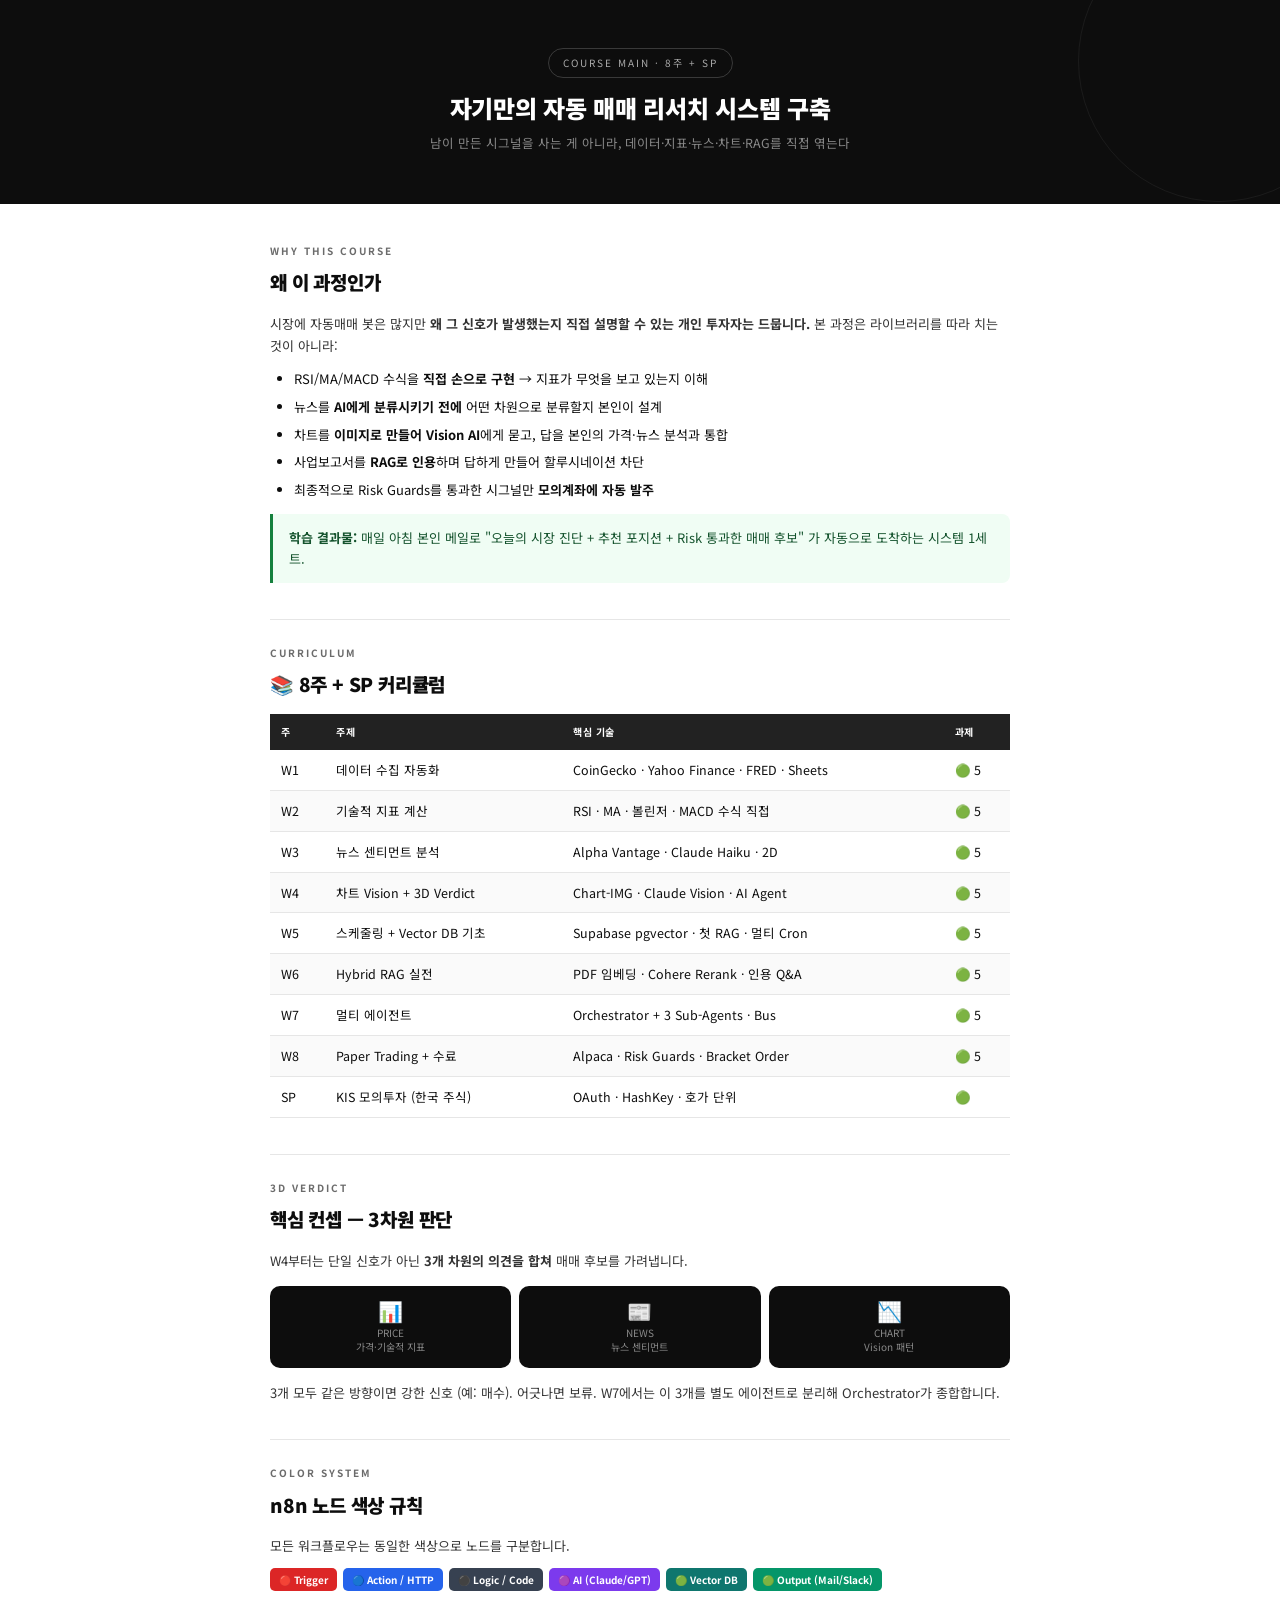
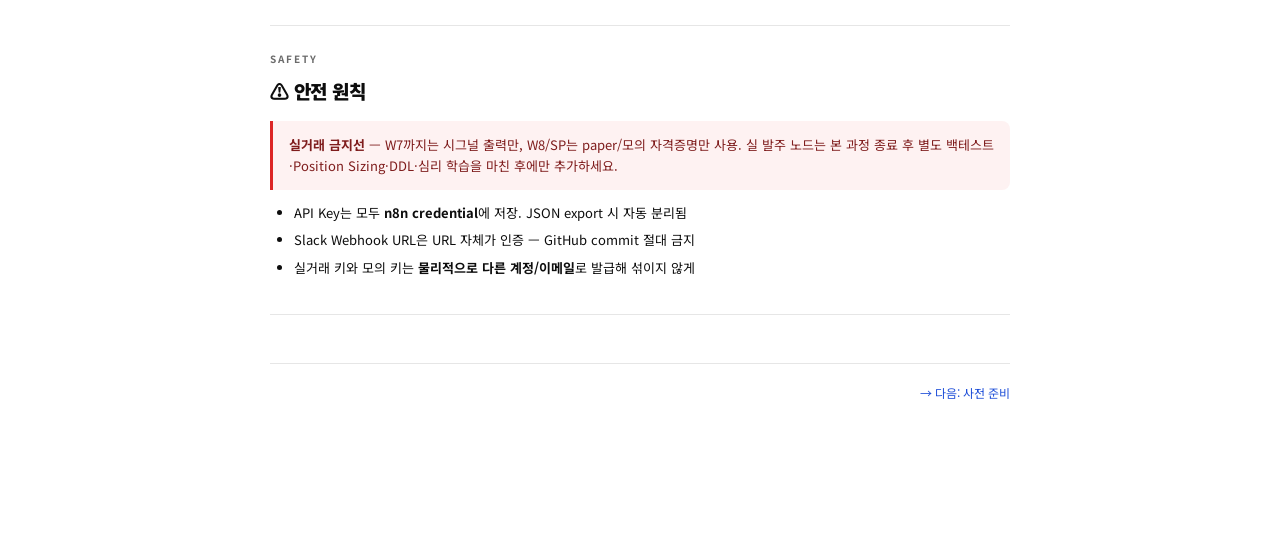
==== manuals/00_main.html @ d66a0106 "Initial commit: 투자 AX 업무혁신 — 개인 투자자 자동 매매 학습과정 8주 + SP 커리큘럼: - W1 데이터 수집 자동화 (CoinGecko · Yahoo Fina" ====
<!DOCTYPE html>
<html lang="ko">
<head>
<meta charset="UTF-8"><meta name="viewport" content="width=device-width, initial-scale=1.0">
<title>투자 AX — 본 매뉴얼</title>
<link rel="stylesheet" href="_style.css">
</head>
<body>
<div class="hero">
  <div class="hero-badge">Course Main · 8주 + SP</div>
  <h1>자기만의 자동 매매 리서치 시스템 구축</h1>
  <p class="hero-sub">남이 만든 시그널을 사는 게 아니라, 데이터·지표·뉴스·차트·RAG를 직접 엮는다</p>
</div>

<div class="container">

<section>
  <div class="eyebrow">Why this course</div>
  <h2>왜 이 과정인가</h2>
  <p>시장에 자동매매 봇은 많지만 <strong>왜 그 신호가 발생했는지 직접 설명할 수 있는 개인 투자자는 드뭅니다.</strong> 본 과정은 라이브러리를 따라 치는 것이 아니라:</p>
  <ul>
    <li>RSI/MA/MACD 수식을 <strong>직접 손으로 구현</strong> → 지표가 무엇을 보고 있는지 이해</li>
    <li>뉴스를 <strong>AI에게 분류시키기 전에</strong> 어떤 차원으로 분류할지 본인이 설계</li>
    <li>차트를 <strong>이미지로 만들어 Vision AI</strong>에게 묻고, 답을 본인의 가격·뉴스 분석과 통합</li>
    <li>사업보고서를 <strong>RAG로 인용</strong>하며 답하게 만들어 할루시네이션 차단</li>
    <li>최종적으로 Risk Guards를 통과한 시그널만 <strong>모의계좌에 자동 발주</strong></li>
  </ul>

  <div class="callout green">
    <strong>학습 결과물:</strong> 매일 아침 본인 메일로 "오늘의 시장 진단 + 추천 포지션 + Risk 통과한 매매 후보" 가 자동으로 도착하는 시스템 1세트.
  </div>
</section>

<section>
  <div class="eyebrow">Curriculum</div>
  <h2>📚 8주 + SP 커리큘럼</h2>
  <table>
    <thead><tr><th>주</th><th>주제</th><th>핵심 기술</th><th>과제</th></tr></thead>
    <tbody>
      <tr><td>W1</td><td>데이터 수집 자동화</td><td>CoinGecko · Yahoo Finance · FRED · Sheets</td><td>🟢 5</td></tr>
      <tr><td>W2</td><td>기술적 지표 계산</td><td>RSI · MA · 볼린저 · MACD 수식 직접</td><td>🟢 5</td></tr>
      <tr><td>W3</td><td>뉴스 센티먼트 분석</td><td>Alpha Vantage · Claude Haiku · 2D</td><td>🟢 5</td></tr>
      <tr><td>W4</td><td>차트 Vision + 3D Verdict</td><td>Chart-IMG · Claude Vision · AI Agent</td><td>🟢 5</td></tr>
      <tr><td>W5</td><td>스케줄링 + Vector DB 기초</td><td>Supabase pgvector · 첫 RAG · 멀티 Cron</td><td>🟢 5</td></tr>
      <tr><td>W6</td><td>Hybrid RAG 실전</td><td>PDF 임베딩 · Cohere Rerank · 인용 Q&amp;A</td><td>🟢 5</td></tr>
      <tr><td>W7</td><td>멀티 에이전트</td><td>Orchestrator + 3 Sub-Agents · Bus</td><td>🟢 5</td></tr>
      <tr><td>W8</td><td>Paper Trading + 수료</td><td>Alpaca · Risk Guards · Bracket Order</td><td>🟢 5</td></tr>
      <tr><td>SP</td><td>KIS 모의투자 (한국 주식)</td><td>OAuth · HashKey · 호가 단위</td><td>🟢</td></tr>
    </tbody>
  </table>
</section>

<section>
  <div class="eyebrow">3D Verdict</div>
  <h2>핵심 컨셉 — 3차원 판단</h2>
  <p>W4부터는 단일 신호가 아닌 <strong>3개 차원의 의견을 합쳐</strong> 매매 후보를 가려냅니다.</p>
  <div class="kpi">
    <div class="kpi-card"><div class="kpi-num">📊</div><div class="kpi-lbl">PRICE<br>가격·기술적 지표</div></div>
    <div class="kpi-card"><div class="kpi-num">📰</div><div class="kpi-lbl">NEWS<br>뉴스 센티먼트</div></div>
    <div class="kpi-card"><div class="kpi-num">📉</div><div class="kpi-lbl">CHART<br>Vision 패턴</div></div>
  </div>
  <p>3개 모두 같은 방향이면 강한 신호 (예: 매수). 어긋나면 보류. W7에서는 이 3개를 별도 에이전트로 분리해 Orchestrator가 종합합니다.</p>
</section>

<section>
  <div class="eyebrow">Color System</div>
  <h2>n8n 노드 색상 규칙</h2>
  <p>모든 워크플로우는 동일한 색상으로 노드를 구분합니다.</p>
  <div style="display:flex;flex-wrap:wrap;gap:6px;margin:10px 0">
    <span class="node n-trig">🔴 Trigger</span>
    <span class="node n-act">🔵 Action / HTTP</span>
    <span class="node n-logic">⚫ Logic / Code</span>
    <span class="node n-ai">🟣 AI (Claude/GPT)</span>
    <span class="node n-store">🟢 Vector DB</span>
    <span class="node n-out">🟢 Output (Mail/Slack)</span>
  </div>
</section>

<section>
  <div class="eyebrow">Safety</div>
  <h2>⚠️ 안전 원칙</h2>
  <div class="callout danger">
    <strong>실거래 금지선</strong> — W7까지는 시그널 출력만, W8/SP는 paper/모의 자격증명만 사용. 실 발주 노드는 본 과정 종료 후 별도 백테스트·Position Sizing·DDL·심리 학습을 마친 후에만 추가하세요.
  </div>
  <ul>
    <li>API Key는 모두 <strong>n8n credential</strong>에 저장. JSON export 시 자동 분리됨</li>
    <li>Slack Webhook URL은 URL 자체가 인증 — GitHub commit 절대 금지</li>
    <li>실거래 키와 모의 키는 <strong>물리적으로 다른 계정/이메일</strong>로 발급해 섞이지 않게</li>
  </ul>
</section>

<section>
  <div class="navbar">
    <span></span>
    <span><a href="01_prereq.html">→ 다음: 사전 준비</a></span>
  </div>
</section>

</div>
</body>
</html>
---- manuals/_style.css ----
/* 공통 스타일 — 모든 매뉴얼 HTML이 참조 */
@import url('https://fonts.googleapis.com/css2?family=Noto+Sans+KR:wght@300;400;500;700;900&display=swap');
*{box-sizing:border-box;margin:0;padding:0}
body{font-family:'Noto Sans KR',-apple-system,sans-serif;color:#0d0d0d;background:#fff;
  font-size:14px;line-height:1.75;padding:0 0 80px}
a{color:#1d4ed8;text-decoration:none} a:hover{text-decoration:underline}

.hero{background:#0d0d0d;color:#fff;padding:48px 20px 40px;text-align:center;position:relative;overflow:hidden}
.hero::before{content:'';position:absolute;top:-80px;right:-80px;width:280px;height:280px;
  border:1px solid rgba(255,255,255,.06);border-radius:50%}
.hero-badge{display:inline-block;border:1px solid rgba(255,255,255,.18);border-radius:20px;
  padding:5px 14px;font-size:10px;letter-spacing:2px;text-transform:uppercase;color:#aaa;margin-bottom:14px}
.hero h1{font-size:24px;font-weight:900;line-height:1.35;margin-bottom:8px;letter-spacing:-.3px}
.hero-sub{font-size:12.5px;color:#888}

.container{max-width:780px;margin:0 auto;padding:30px 20px}
section{padding:24px 0;border-top:1px solid #e6e6e6}
section:first-child{border-top:none;padding-top:8px}

.eyebrow{font-size:10px;font-weight:700;letter-spacing:2px;text-transform:uppercase;color:#6b6b6b;margin-bottom:6px}
h2{font-size:19px;font-weight:900;margin-bottom:14px;letter-spacing:-.2px}
h3{font-size:14px;font-weight:700;margin:18px 0 8px}
p{color:#333;margin-bottom:10px;font-size:13px}
ul,ol{padding-left:24px;margin-bottom:10px}
li{margin:5px 0;font-size:13px}

table{width:100%;border-collapse:collapse;margin:12px 0;font-size:12.5px}
th{background:#222;color:#fff;padding:9px 11px;text-align:left;font-size:10px;letter-spacing:.5px;font-weight:700}
td{padding:9px 11px;border-bottom:1px solid #e6e6e6;vertical-align:top}
tr:nth-child(even) td{background:#fafafa}

code{background:#f0f0f0;padding:2px 7px;border-radius:3px;font-size:11.5px;font-family:Menlo,Consolas,monospace}
pre{background:#1a1a2e;color:#e6e9f2;padding:14px 16px;border-radius:8px;font-size:12px;
  overflow-x:auto;white-space:pre-wrap;word-break:break-all;font-family:Menlo,Consolas,monospace;line-height:1.55}

.callout{padding:13px 16px;border-radius:0 8px 8px 0;margin:12px 0;font-size:13px;line-height:1.65}
.callout.gray{background:#f3f3f3;border-left:3px solid #0d0d0d}
.callout.green{background:#f0fdf4;border-left:3px solid #15803d;color:#14532d}
.callout.warn{background:#fff8ed;border-left:3px solid #d97706;color:#7c2d12}
.callout.danger{background:#fef2f2;border-left:3px solid #dc2626;color:#7f1d1d}
.callout.info{background:#eff6ff;border-left:3px solid #1d4ed8;color:#1e3a8a}

/* n8n flow box */
.flow{background:#fffbeb;border:1px solid #fcd34d;border-radius:11px;padding:14px;margin:14px 0}
.flow-title{font-size:11px;font-weight:700;color:#92400e;margin-bottom:10px}
.flow-step{display:flex;align-items:center;gap:8px;padding:5px 0;font-size:12px}
.node{padding:3px 9px;border-radius:5px;font-size:10px;font-weight:700;color:#fff;white-space:nowrap;flex-shrink:0}
.n-trig{background:#dc2626} .n-act{background:#2563eb} .n-ai{background:#7c3aed}
.n-out{background:#059669} .n-logic{background:#374151} .n-store{background:#0f766e}
.arrow{color:#bbb;font-size:14px}
.flow-desc{flex:1;font-size:11.5px;color:#78350f;line-height:1.5}

/* mission cards */
.missions{display:grid;grid-template-columns:1fr;gap:8px;margin:10px 0}
.mission{background:#f9fafb;border:1px solid #e6e6e6;border-radius:8px;padding:12px 14px;display:grid;
  grid-template-columns:32px 1fr;gap:10px;align-items:start}
.mission .num{width:28px;height:28px;background:#0d0d0d;color:#fff;border-radius:50%;text-align:center;
  font-weight:900;font-size:12px;line-height:28px}
.mission .body .t{font-size:13px;font-weight:700;color:#0d0d0d;margin-bottom:3px}
.mission .body .d{font-size:12px;color:#444;line-height:1.55}

/* nav */
.navbar{display:flex;justify-content:space-between;font-size:12px;padding:18px 0 0;border-top:1px solid #e6e6e6;margin-top:24px}
.navbar a{color:#1d4ed8}

/* kpi tiles */
.kpi{display:grid;grid-template-columns:repeat(3,1fr);gap:8px;margin:14px 0}
.kpi-card{background:#0d0d0d;color:#fff;border-radius:10px;padding:14px 8px;text-align:center}
.kpi-num{font-size:20px;font-weight:900;line-height:1.1}
.kpi-lbl{font-size:10px;color:#888;margin-top:4px;line-height:1.4}
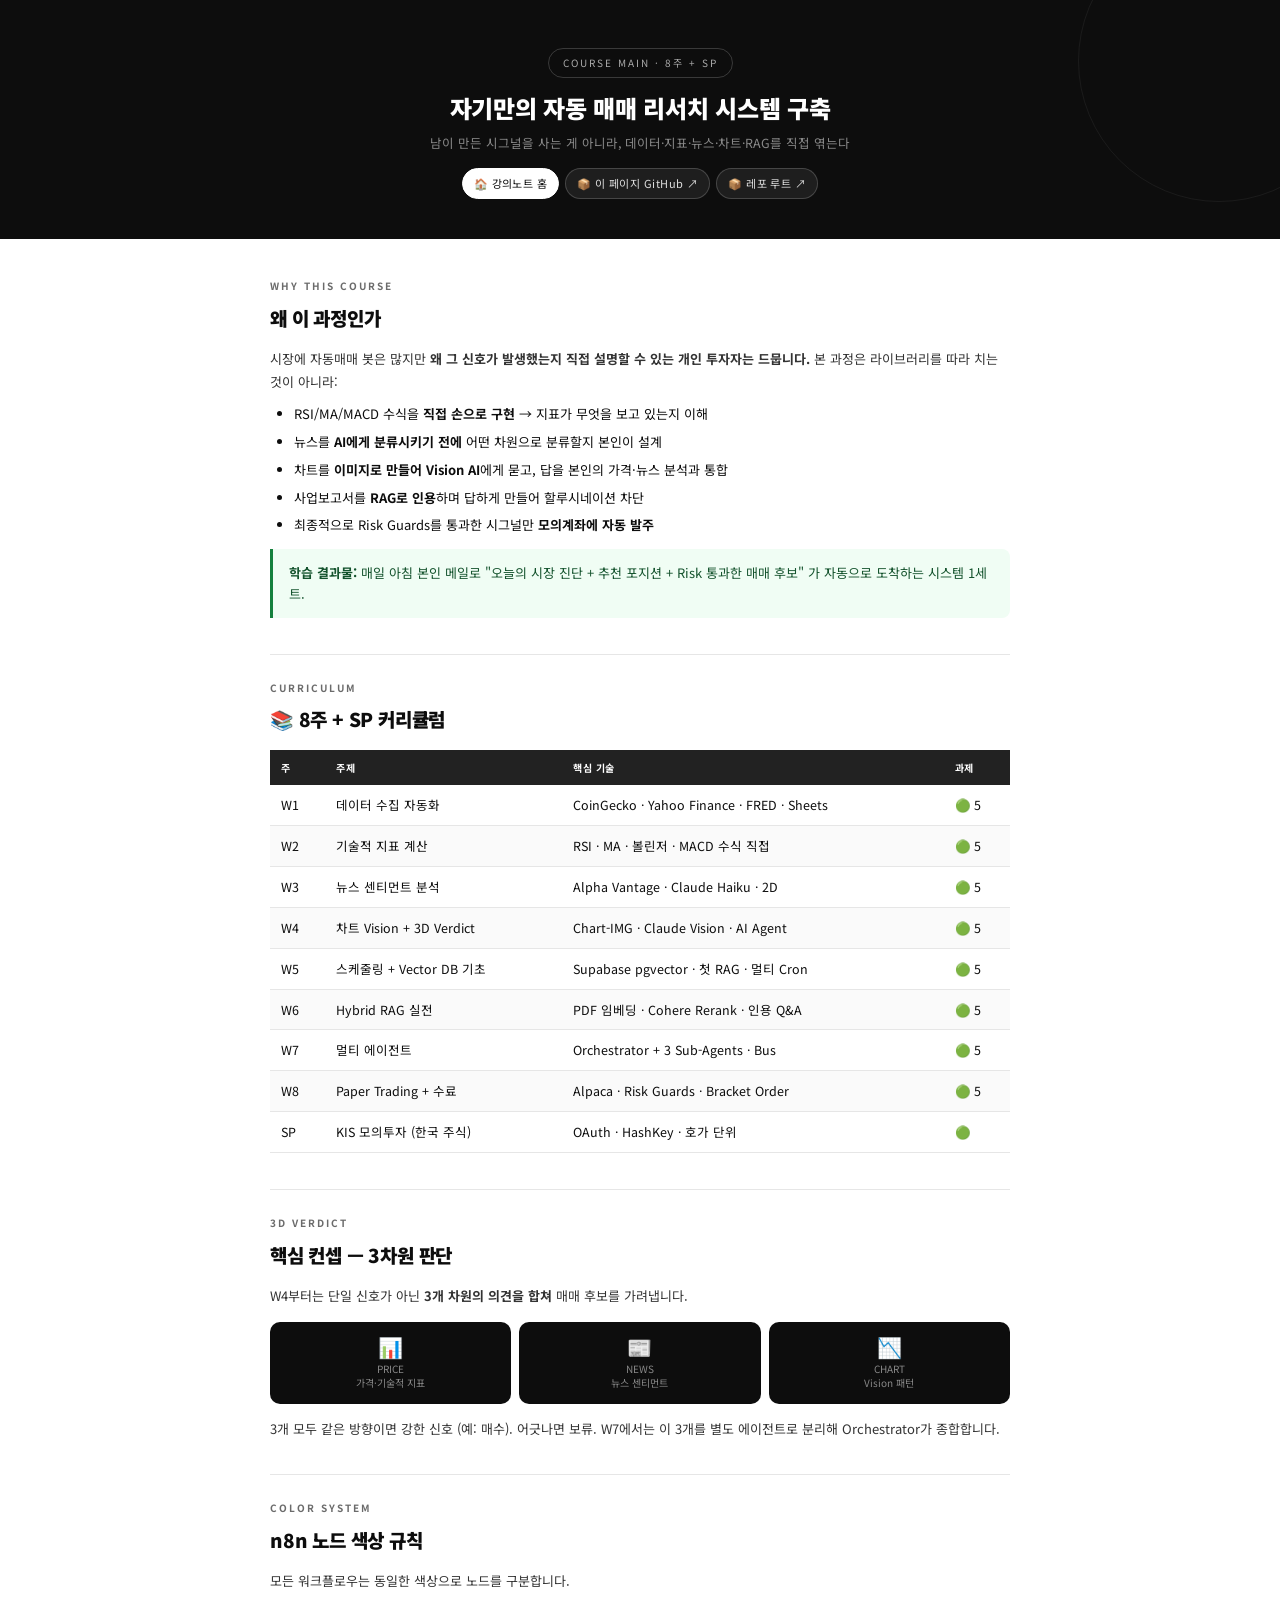
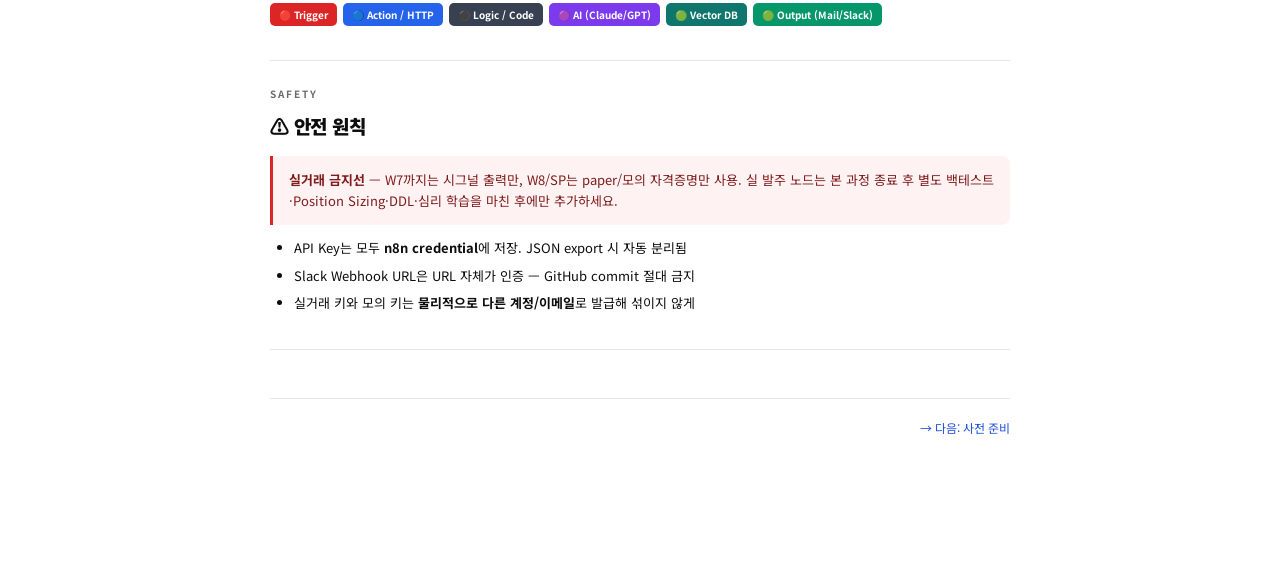
==== commit 9c780f0d: "Add bidirectional links between GitHub and 강의노트 (GBI style) - README: 상단 강의노트/레포 배너 + 주차별 표에 가이드/폴더 " ====
--- a/manuals/00_main.html
+++ b/manuals/00_main.html
@@ -10,6 +10,12 @@
   <div class="hero-badge">Course Main · 8주 + SP</div>
   <h1>자기만의 자동 매매 리서치 시스템 구축</h1>
   <p class="hero-sub">남이 만든 시그널을 사는 게 아니라, 데이터·지표·뉴스·차트·RAG를 직접 엮는다</p>
+  <div class="hero-bar">
+    <a class="primary" href="https://keerhee.github.io/invest-ax-curriculum/">🏠 강의노트 홈</a>
+    <a href="https://github.com/keerhee/invest-ax-curriculum/blob/main/manuals/00_main.html" target="_blank" rel="noopener">📦 이 페이지 GitHub ↗</a>
+    <a href="https://github.com/keerhee/invest-ax-curriculum" target="_blank" rel="noopener">📦 레포 루트 ↗</a>
+  </div>
+
 </div>
 
 <div class="container">
--- a/manuals/_style.css
+++ b/manuals/_style.css
@@ -68,3 +68,12 @@
 .kpi-card{background:#0d0d0d;color:#fff;border-radius:10px;padding:14px 8px;text-align:center}
 .kpi-num{font-size:20px;font-weight:900;line-height:1.1}
 .kpi-lbl{font-size:10px;color:#888;margin-top:4px;line-height:1.4}
+
+/* hero source bar — GitHub / 강의노트 / 폴더 위젯 */
+.hero-bar{display:flex;flex-wrap:wrap;gap:6px;justify-content:center;margin-top:14px;font-size:11px}
+.hero-bar a{display:inline-flex;align-items:center;gap:4px;padding:5px 11px;border-radius:999px;
+  background:rgba(255,255,255,.07);color:#ddd;border:1px solid rgba(255,255,255,.18);
+  text-decoration:none;letter-spacing:.04em}
+.hero-bar a:hover{background:rgba(255,255,255,.14);border-color:#fff;color:#fff;text-decoration:none}
+.hero-bar a.primary{background:#fff;color:#0d0d0d;border-color:#fff}
+.hero-bar a.primary:hover{background:#e6e6e6;color:#0d0d0d}
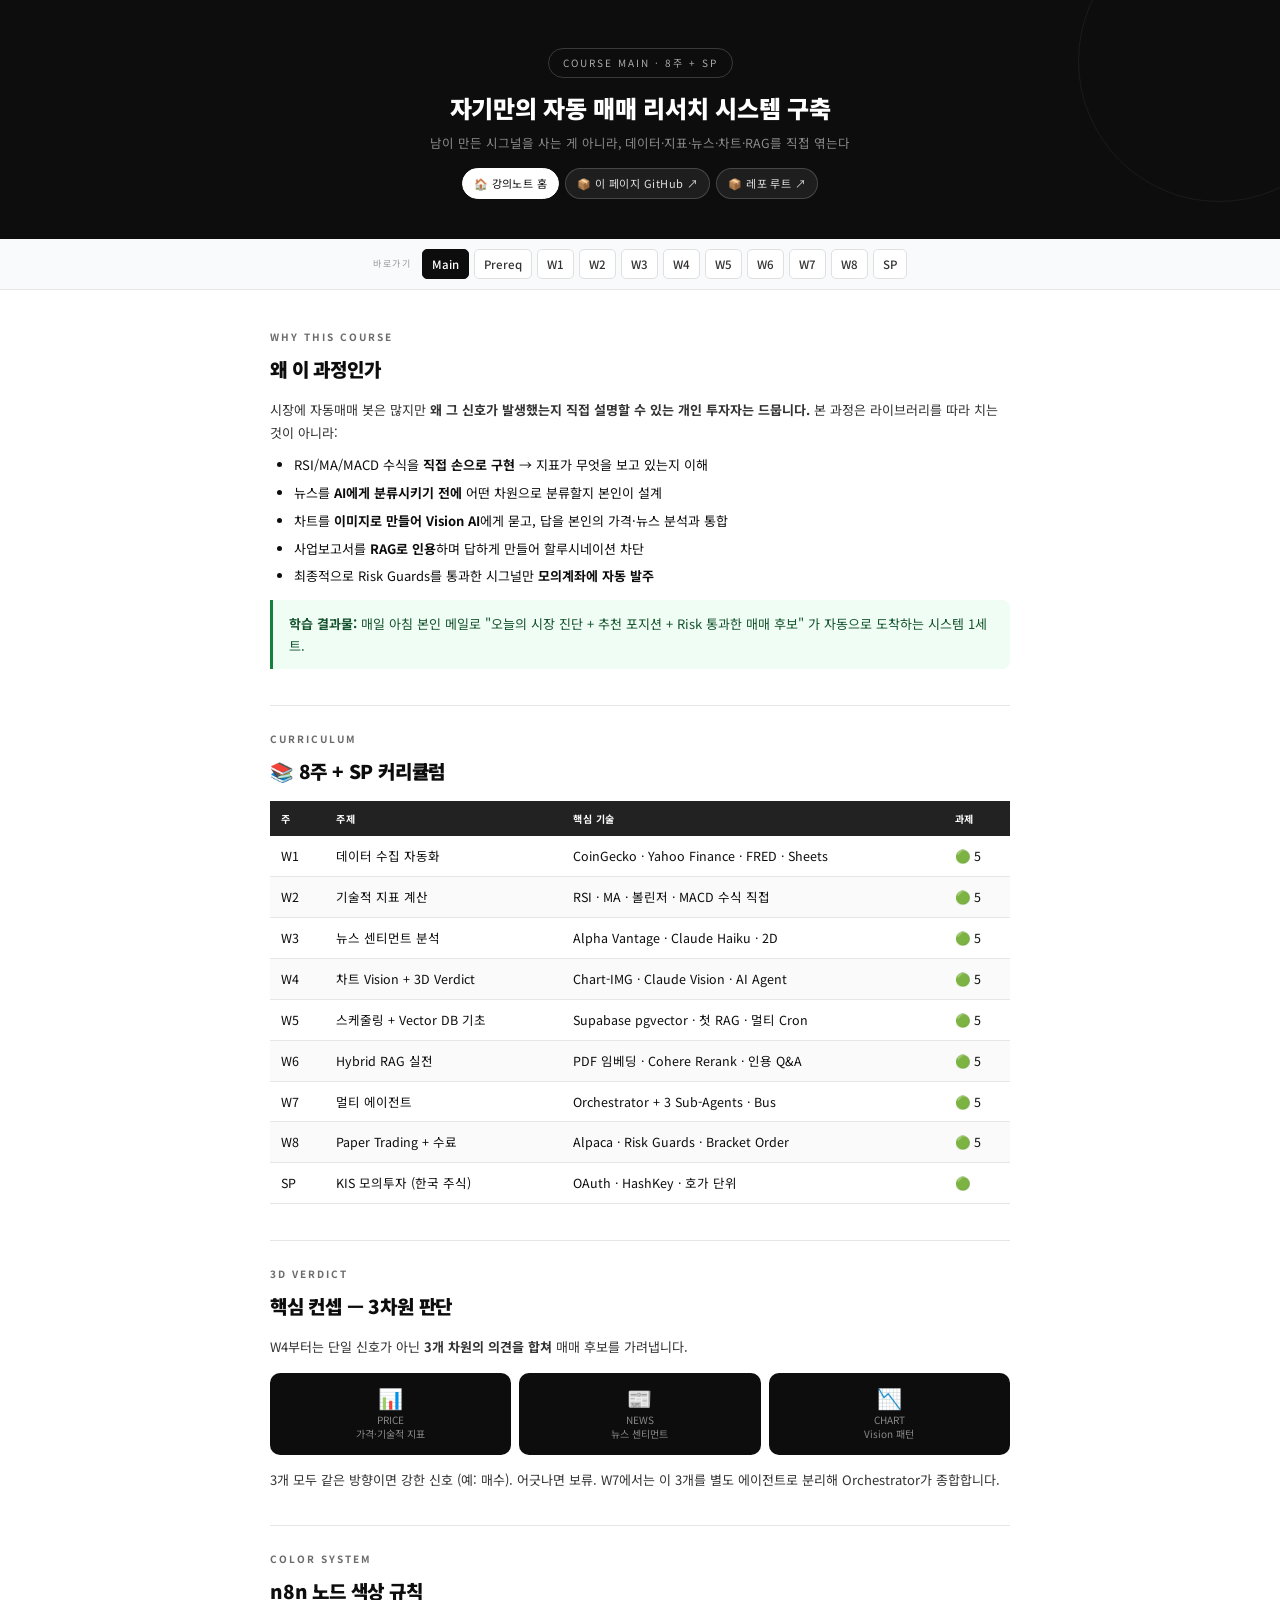
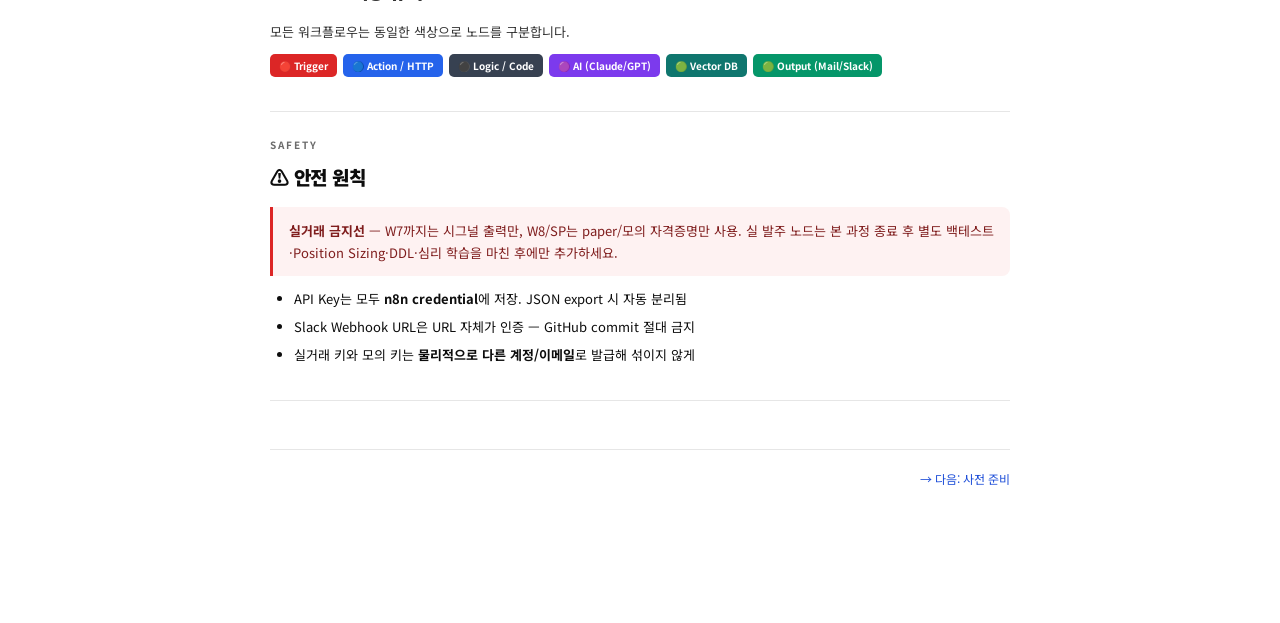
==== commit 7552d02d: "Strengthen navigation: 11-chip quick-nav in every guide + entry cards - manuals/_style.css: .quick-n" ====
--- a/manuals/00_main.html
+++ b/manuals/00_main.html
@@ -17,6 +17,21 @@
   </div>
 
 </div>
+<nav class="quick-nav">
+    <span class="label">바로가기</span>
+    <a class="current" href="#">Main</a>
+    <a href="01_prereq.html">Prereq</a>
+    <a href="W1_data_collection.html">W1</a>
+    <a href="W2_technical_indicators.html">W2</a>
+    <a href="W3_news_sentiment.html">W3</a>
+    <a href="W4_chart_vision.html">W4</a>
+    <a href="W5_scheduling_rag.html">W5</a>
+    <a href="W6_hybrid_rag.html">W6</a>
+    <a href="W7_multi_agent.html">W7</a>
+    <a href="W8_paper_trading.html">W8</a>
+    <a href="SP_kis_korea.html">SP</a>
+</nav>
+
 
 <div class="container">
 
--- a/manuals/_style.css
+++ b/manuals/_style.css
@@ -69,6 +69,17 @@
 .kpi-num{font-size:20px;font-weight:900;line-height:1.1}
 .kpi-lbl{font-size:10px;color:#888;margin-top:4px;line-height:1.4}
 
+/* quick nav — 모든 가이드 상단의 11개 chip (메인/사전준비/W1~W8/SP) */
+.quick-nav{background:#f9fafb;border-bottom:1px solid #e6e6e6;padding:10px 16px;
+  display:flex;flex-wrap:wrap;gap:5px;justify-content:center;font-size:11.5px;align-items:center}
+.quick-nav .label{font-size:9px;letter-spacing:1.5px;text-transform:uppercase;color:#999;margin-right:6px}
+.quick-nav a{display:inline-flex;align-items:center;padding:4px 9px;border-radius:5px;
+  background:#fff;border:1px solid #e0e0e0;color:#333;text-decoration:none;
+  font-weight:500;transition:all .12s ease}
+.quick-nav a:hover{border-color:#0d0d0d;background:#0d0d0d;color:#fff;text-decoration:none}
+.quick-nav a.current{background:#0d0d0d;color:#fff;border-color:#0d0d0d;cursor:default}
+.quick-nav a.current:hover{background:#0d0d0d}
+
 /* hero source bar — GitHub / 강의노트 / 폴더 위젯 */
 .hero-bar{display:flex;flex-wrap:wrap;gap:6px;justify-content:center;margin-top:14px;font-size:11px}
 .hero-bar a{display:inline-flex;align-items:center;gap:4px;padding:5px 11px;border-radius:999px;
